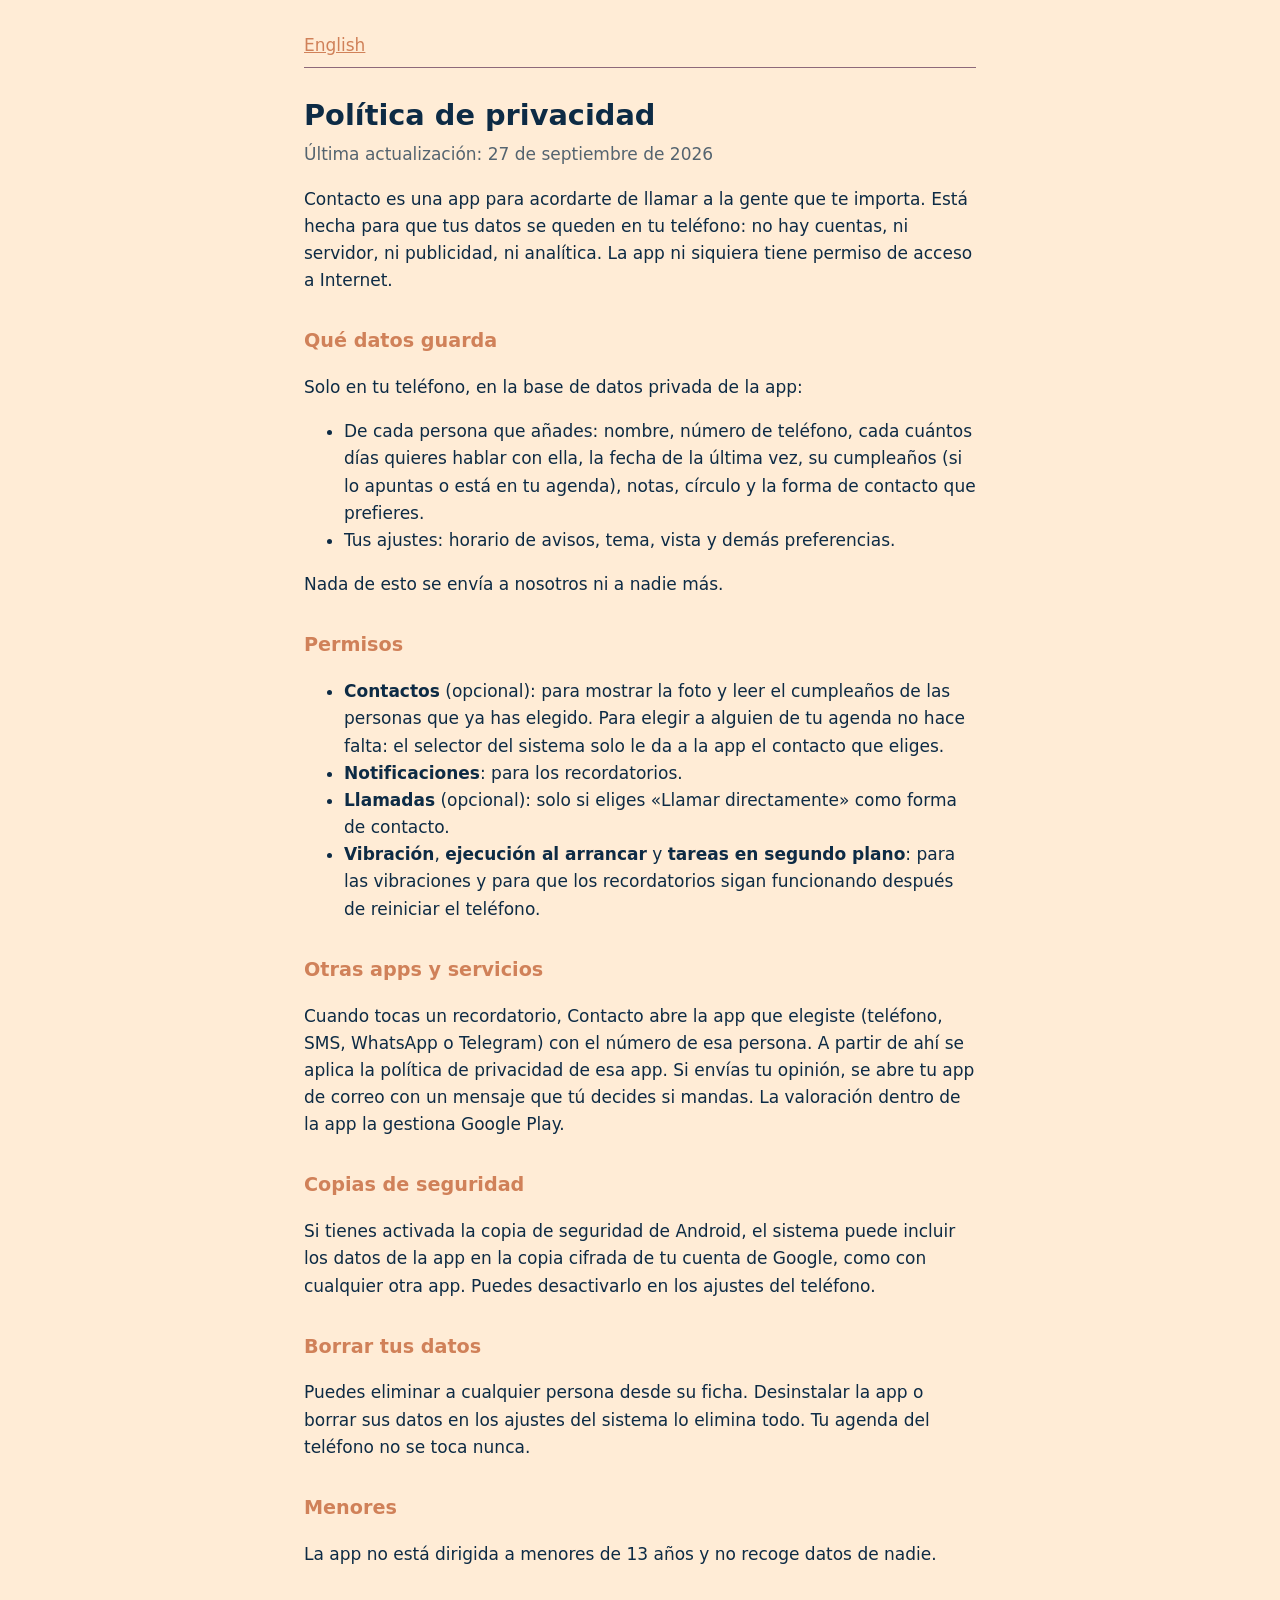
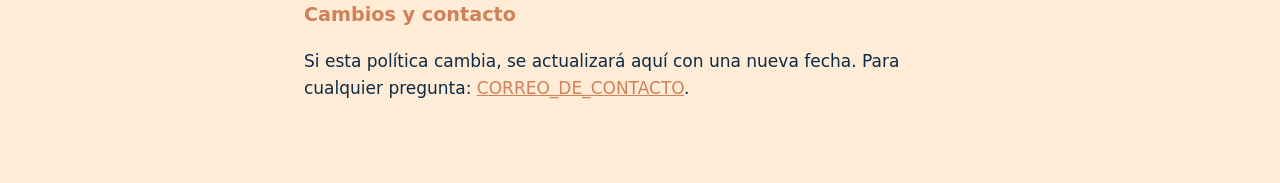
==== docs/privacidad.html @ 859b3016 "Política de privacidad, textos de la tienda y guía para publicar (fase 1) Co-Authored-By: Claude Opu" ====
<!doctype html>
<html lang="es">
<head>
<meta charset="utf-8">
<meta name="viewport" content="width=device-width, initial-scale=1">
<title>Contacto · Política de privacidad</title>
<link rel="stylesheet" href="estilo.css">
</head>
<body>
<main>
<nav><a href="privacy.html">English</a></nav>
<h1>Política de privacidad</h1>
<p class="fecha">Última actualización: 27 de septiembre de 2026</p>

<p>Contacto es una app para acordarte de llamar a la gente que te importa. Está
hecha para que tus datos se queden en tu teléfono: no hay cuentas, ni servidor,
ni publicidad, ni analítica. La app ni siquiera tiene permiso de acceso a
Internet.</p>

<h2>Qué datos guarda</h2>
<p>Solo en tu teléfono, en la base de datos privada de la app:</p>
<ul>
  <li>De cada persona que añades: nombre, número de teléfono, cada cuántos días
      quieres hablar con ella, la fecha de la última vez, su cumpleaños (si lo
      apuntas o está en tu agenda), notas, círculo y la forma de contacto que
      prefieres.</li>
  <li>Tus ajustes: horario de avisos, tema, vista y demás preferencias.</li>
</ul>
<p>Nada de esto se envía a nosotros ni a nadie más.</p>

<h2>Permisos</h2>
<ul>
  <li><strong>Contactos</strong> (opcional): para mostrar la foto y leer el
      cumpleaños de las personas que ya has elegido. Para elegir a alguien de tu
      agenda no hace falta: el selector del sistema solo le da a la app el
      contacto que eliges.</li>
  <li><strong>Notificaciones</strong>: para los recordatorios.</li>
  <li><strong>Llamadas</strong> (opcional): solo si eliges «Llamar
      directamente» como forma de contacto.</li>
  <li><strong>Vibración</strong>, <strong>ejecución al arrancar</strong> y
      <strong>tareas en segundo plano</strong>: para las vibraciones y para que
      los recordatorios sigan funcionando después de reiniciar el teléfono.</li>
</ul>

<h2>Otras apps y servicios</h2>
<p>Cuando tocas un recordatorio, Contacto abre la app que elegiste (teléfono,
SMS, WhatsApp o Telegram) con el número de esa persona. A partir de ahí se
aplica la política de privacidad de esa app. Si envías tu opinión, se abre tu
app de correo con un mensaje que tú decides si mandas. La valoración dentro de
la app la gestiona Google Play.</p>

<h2>Copias de seguridad</h2>
<p>Si tienes activada la copia de seguridad de Android, el sistema puede incluir
los datos de la app en la copia cifrada de tu cuenta de Google, como con
cualquier otra app. Puedes desactivarlo en los ajustes del teléfono.</p>

<h2>Borrar tus datos</h2>
<p>Puedes eliminar a cualquier persona desde su ficha. Desinstalar la app o
borrar sus datos en los ajustes del sistema lo elimina todo. Tu agenda del
teléfono no se toca nunca.</p>

<h2>Menores</h2>
<p>La app no está dirigida a menores de 13 años y no recoge datos de nadie.</p>

<h2>Cambios y contacto</h2>
<p>Si esta política cambia, se actualizará aquí con una nueva fecha. Para
cualquier pregunta: <a href="mailto:CORREO_DE_CONTACTO">CORREO_DE_CONTACTO</a>.</p>
</main>
</body>
</html>
---- docs/estilo.css ----
:root { --fondo: #FFECD6; --texto: #0D2B45; --acento: #D08159; --borde: #8D697A; }
@media (prefers-color-scheme: dark) {
  :root { --fondo: #0D2B45; --texto: #FFECD6; --acento: #FFAA5E; --borde: #544E68; }
}
body { background: var(--fondo); color: var(--texto); font: 17px/1.6 system-ui, sans-serif; margin: 0; }
main { max-width: 42rem; margin: 0 auto; padding: 2rem 16px 4rem; }
h1 { font-size: 1.8rem; margin-bottom: 0.2rem; }
h2 { font-size: 1.2rem; margin-top: 2rem; color: var(--acento); }
a { color: var(--acento); }
.fecha { opacity: 0.7; margin-top: 0; }
nav { border-bottom: 1px solid var(--borde); padding-bottom: 0.5rem; margin-bottom: 1.5rem; }
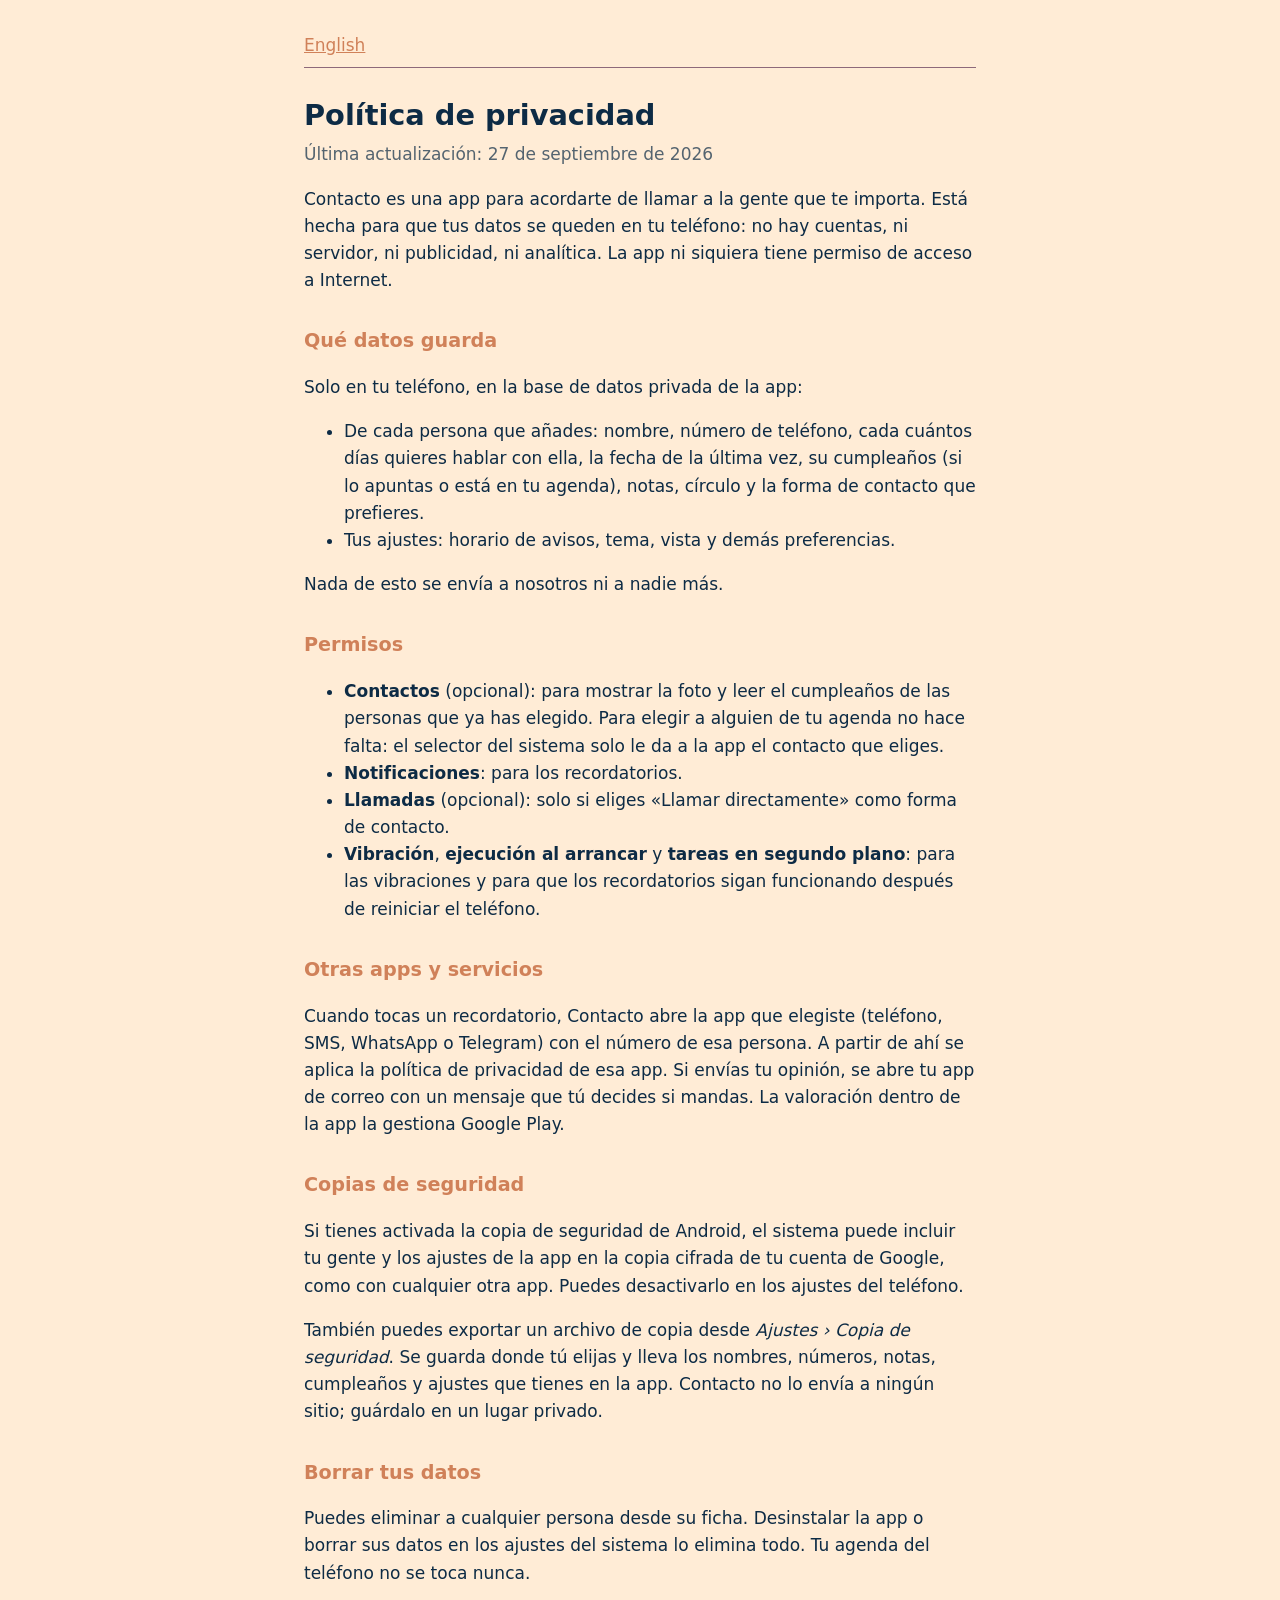
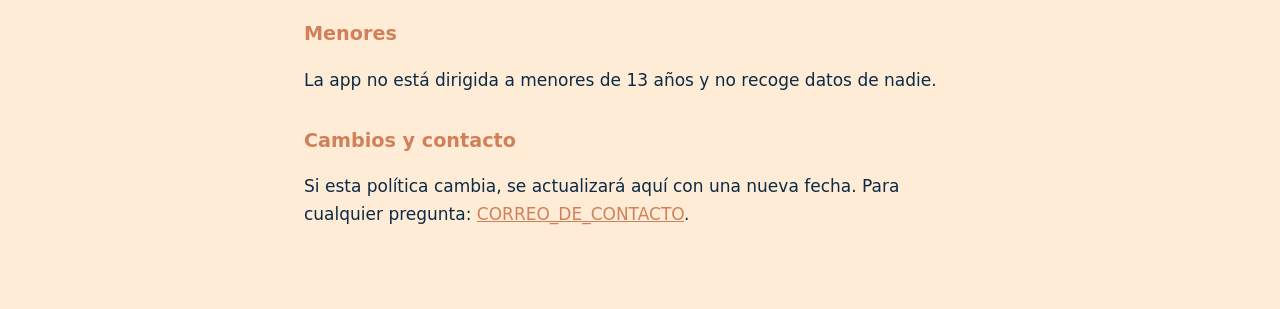
==== commit 6d31ae27: "Fase 3: aviso de batería del fabricante y copia de seguridad - Bateria.kt: detecta si la app está re" ====
--- a/docs/privacidad.html
+++ b/docs/privacidad.html
@@ -51,8 +51,12 @@
 
 <h2>Copias de seguridad</h2>
 <p>Si tienes activada la copia de seguridad de Android, el sistema puede incluir
-los datos de la app en la copia cifrada de tu cuenta de Google, como con
-cualquier otra app. Puedes desactivarlo en los ajustes del teléfono.</p>
+tu gente y los ajustes de la app en la copia cifrada de tu cuenta de Google,
+como con cualquier otra app. Puedes desactivarlo en los ajustes del teléfono.</p>
+<p>También puedes exportar un archivo de copia desde <em>Ajustes › Copia de
+seguridad</em>. Se guarda donde tú elijas y lleva los nombres, números, notas,
+cumpleaños y ajustes que tienes en la app. Contacto no lo envía a ningún sitio;
+guárdalo en un lugar privado.</p>
 
 <h2>Borrar tus datos</h2>
 <p>Puedes eliminar a cualquier persona desde su ficha. Desinstalar la app o
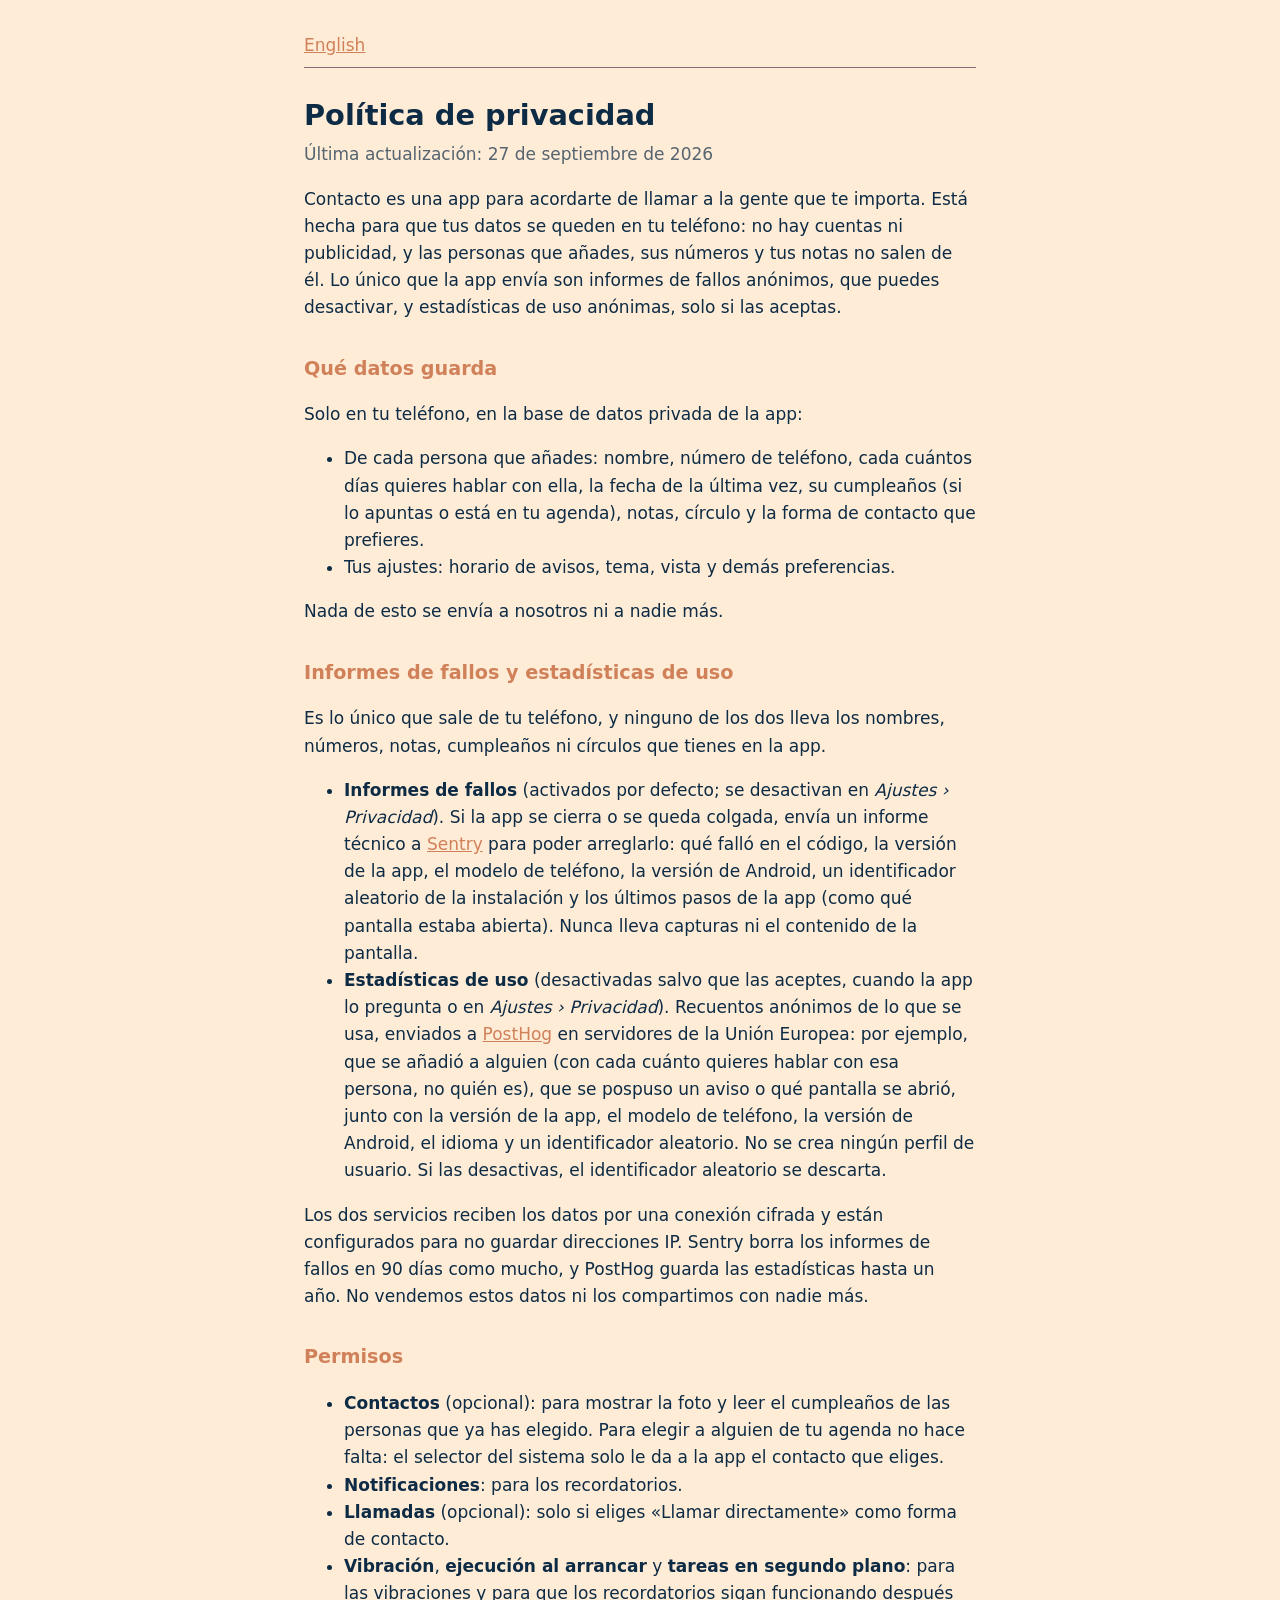
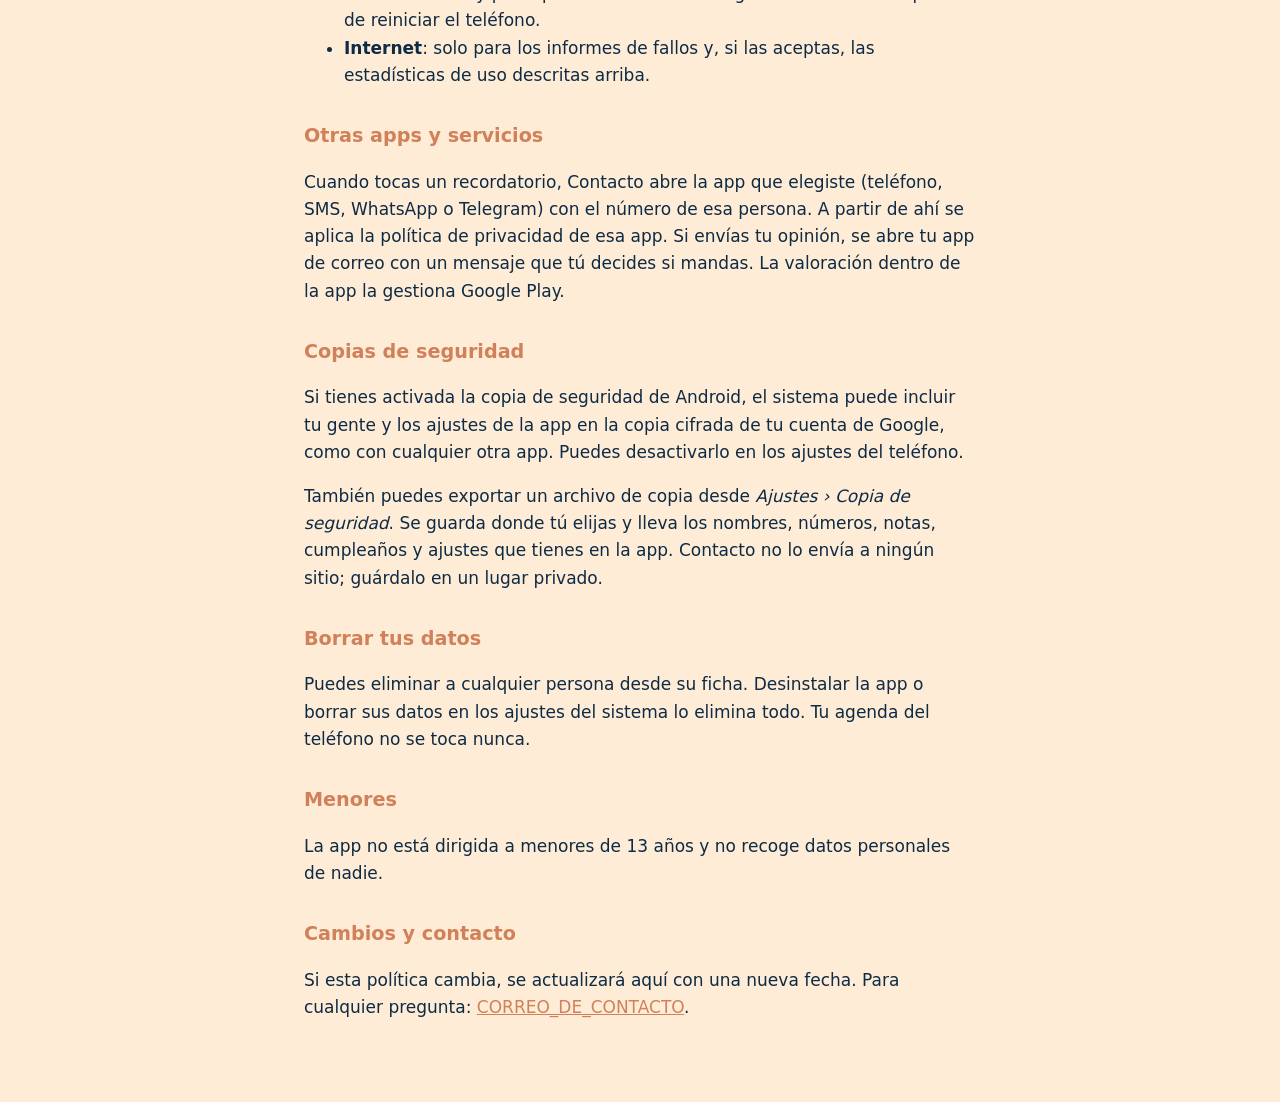
==== commit 3d0881ee: "Privacidad: politica, ficha de la tienda y guia con Sentry y PostHog La politica (es/en) y las descr" ====
--- a/docs/privacidad.html
+++ b/docs/privacidad.html
@@ -13,9 +13,10 @@
 <p class="fecha">Última actualización: 27 de septiembre de 2026</p>
 
 <p>Contacto es una app para acordarte de llamar a la gente que te importa. Está
-hecha para que tus datos se queden en tu teléfono: no hay cuentas, ni servidor,
-ni publicidad, ni analítica. La app ni siquiera tiene permiso de acceso a
-Internet.</p>
+hecha para que tus datos se queden en tu teléfono: no hay cuentas ni
+publicidad, y las personas que añades, sus números y tus notas no salen de él.
+Lo único que la app envía son informes de fallos anónimos, que puedes
+desactivar, y estadísticas de uso anónimas, solo si las aceptas.</p>
 
 <h2>Qué datos guarda</h2>
 <p>Solo en tu teléfono, en la base de datos privada de la app:</p>
@@ -27,6 +28,34 @@
   <li>Tus ajustes: horario de avisos, tema, vista y demás preferencias.</li>
 </ul>
 <p>Nada de esto se envía a nosotros ni a nadie más.</p>
+
+<h2>Informes de fallos y estadísticas de uso</h2>
+<p>Es lo único que sale de tu teléfono, y ninguno de los dos lleva los nombres,
+números, notas, cumpleaños ni círculos que tienes en la app.</p>
+<ul>
+  <li><strong>Informes de fallos</strong> (activados por defecto; se desactivan
+      en <em>Ajustes › Privacidad</em>). Si la app se cierra o se queda
+      colgada, envía un informe técnico a
+      <a href="https://sentry.io/privacy/">Sentry</a> para poder arreglarlo: qué
+      falló en el código, la versión de la app, el modelo de teléfono, la
+      versión de Android, un identificador aleatorio de la instalación y los
+      últimos pasos de la app (como qué pantalla estaba abierta). Nunca lleva
+      capturas ni el contenido de la pantalla.</li>
+  <li><strong>Estadísticas de uso</strong> (desactivadas salvo que las aceptes,
+      cuando la app lo pregunta o en <em>Ajustes › Privacidad</em>). Recuentos
+      anónimos de lo que se usa, enviados a
+      <a href="https://posthog.com/privacy">PostHog</a> en servidores de la
+      Unión Europea: por ejemplo, que se añadió a alguien (con cada cuánto
+      quieres hablar con esa persona, no quién es), que se pospuso un aviso o
+      qué pantalla se abrió, junto con la versión de la app, el modelo de
+      teléfono, la versión de Android, el idioma y un identificador aleatorio.
+      No se crea ningún perfil de usuario. Si las desactivas, el identificador
+      aleatorio se descarta.</li>
+</ul>
+<p>Los dos servicios reciben los datos por una conexión cifrada y están
+configurados para no guardar direcciones IP. Sentry borra los informes de
+fallos en 90 días como mucho, y PostHog guarda las estadísticas hasta un año.
+No vendemos estos datos ni los compartimos con nadie más.</p>
 
 <h2>Permisos</h2>
 <ul>
@@ -40,6 +69,8 @@
   <li><strong>Vibración</strong>, <strong>ejecución al arrancar</strong> y
       <strong>tareas en segundo plano</strong>: para las vibraciones y para que
       los recordatorios sigan funcionando después de reiniciar el teléfono.</li>
+  <li><strong>Internet</strong>: solo para los informes de fallos y, si las
+      aceptas, las estadísticas de uso descritas arriba.</li>
 </ul>
 
 <h2>Otras apps y servicios</h2>
@@ -64,7 +95,8 @@
 teléfono no se toca nunca.</p>
 
 <h2>Menores</h2>
-<p>La app no está dirigida a menores de 13 años y no recoge datos de nadie.</p>
+<p>La app no está dirigida a menores de 13 años y no recoge datos personales de
+nadie.</p>
 
 <h2>Cambios y contacto</h2>
 <p>Si esta política cambia, se actualizará aquí con una nueva fecha. Para
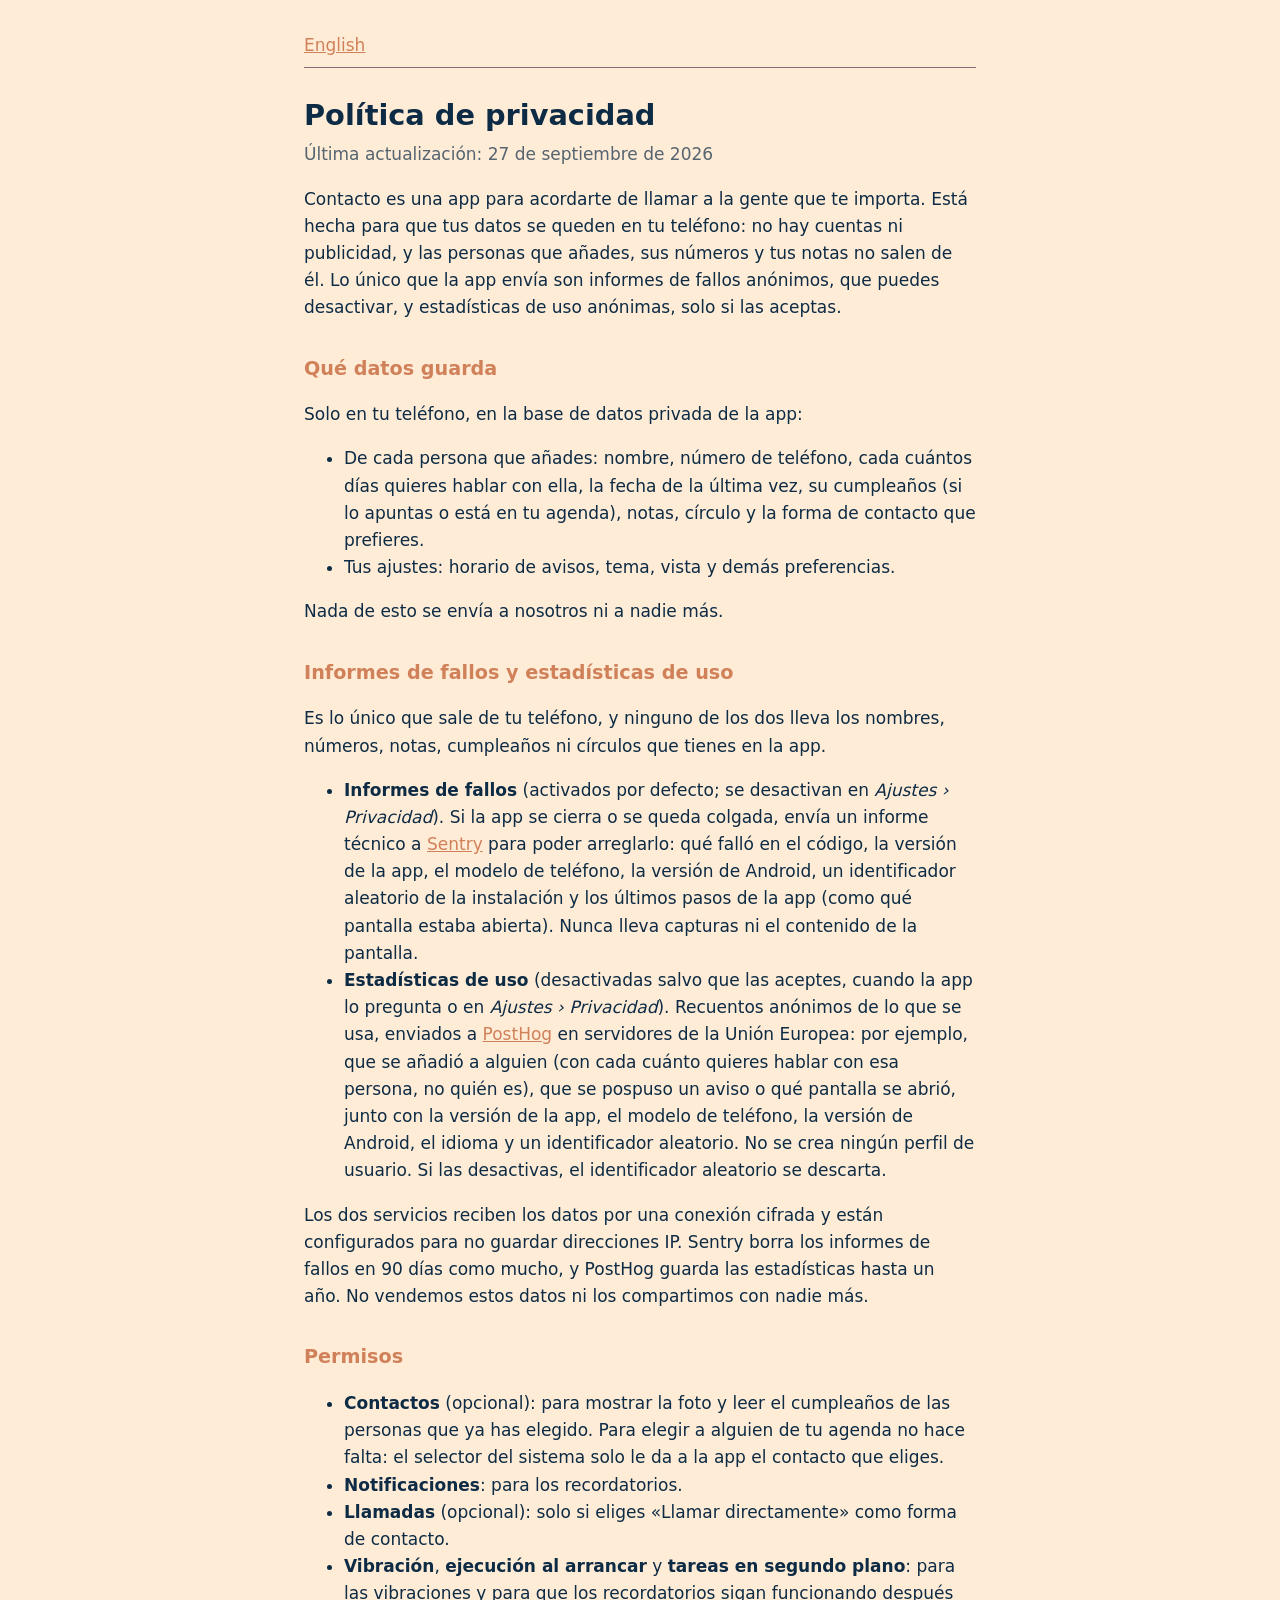
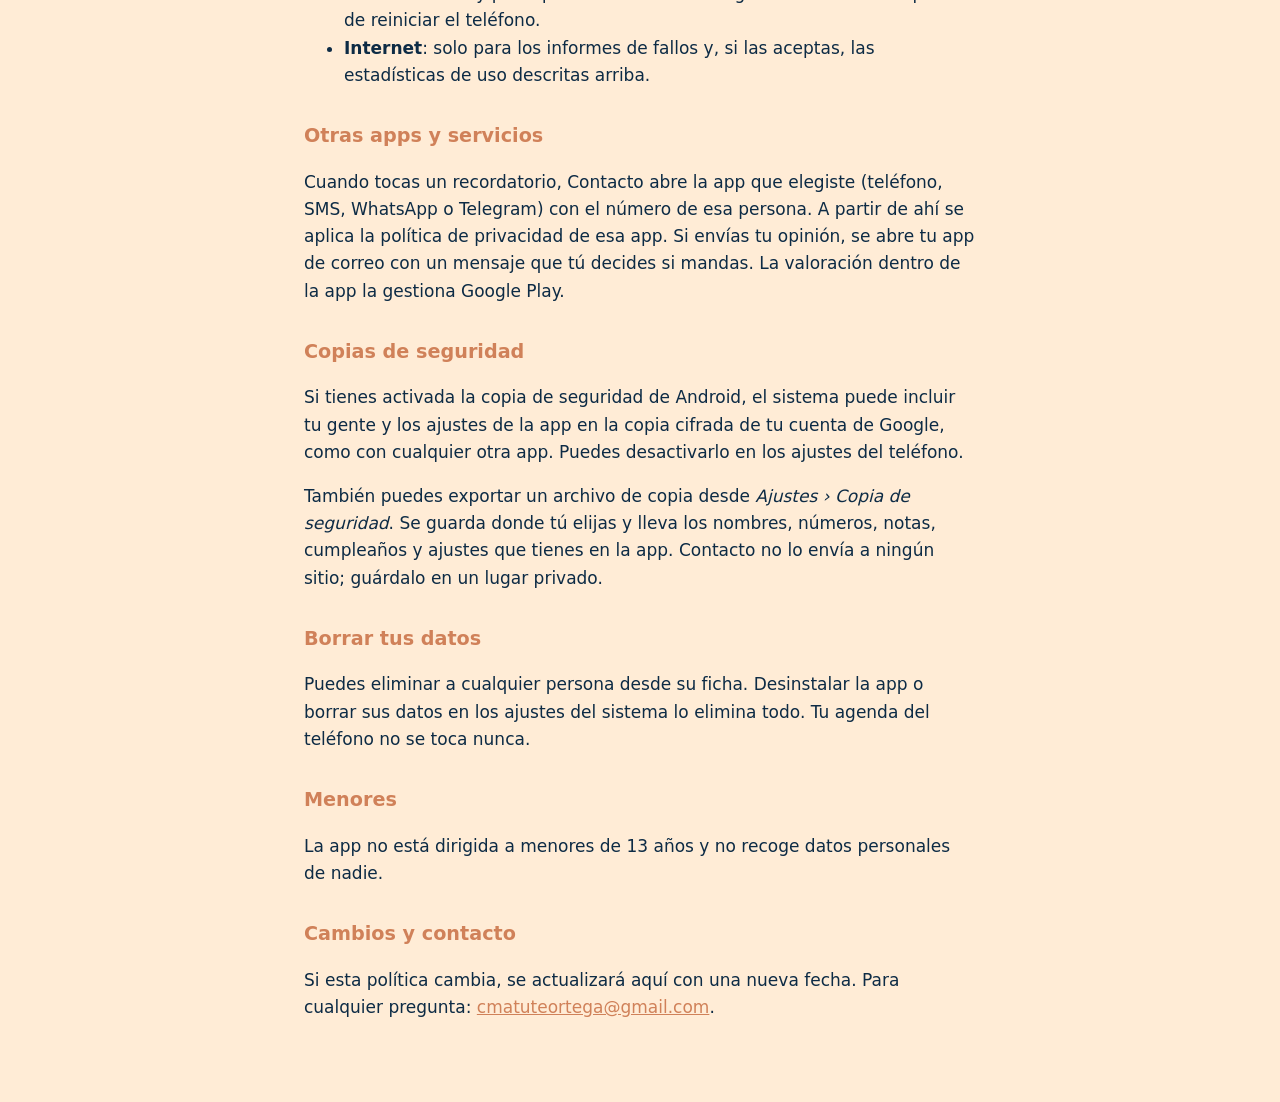
==== commit b9901c6a: "Huecos del roadmap: correo, humo con R8, perfil, burbujas en reposo, traducciones, notas y Dependabo" ====
--- a/docs/privacidad.html
+++ b/docs/privacidad.html
@@ -100,7 +100,7 @@
 
 <h2>Cambios y contacto</h2>
 <p>Si esta política cambia, se actualizará aquí con una nueva fecha. Para
-cualquier pregunta: <a href="mailto:CORREO_DE_CONTACTO">CORREO_DE_CONTACTO</a>.</p>
+cualquier pregunta: <a href="mailto:cmatuteortega@gmail.com">cmatuteortega@gmail.com</a>.</p>
 </main>
 </body>
 </html>
